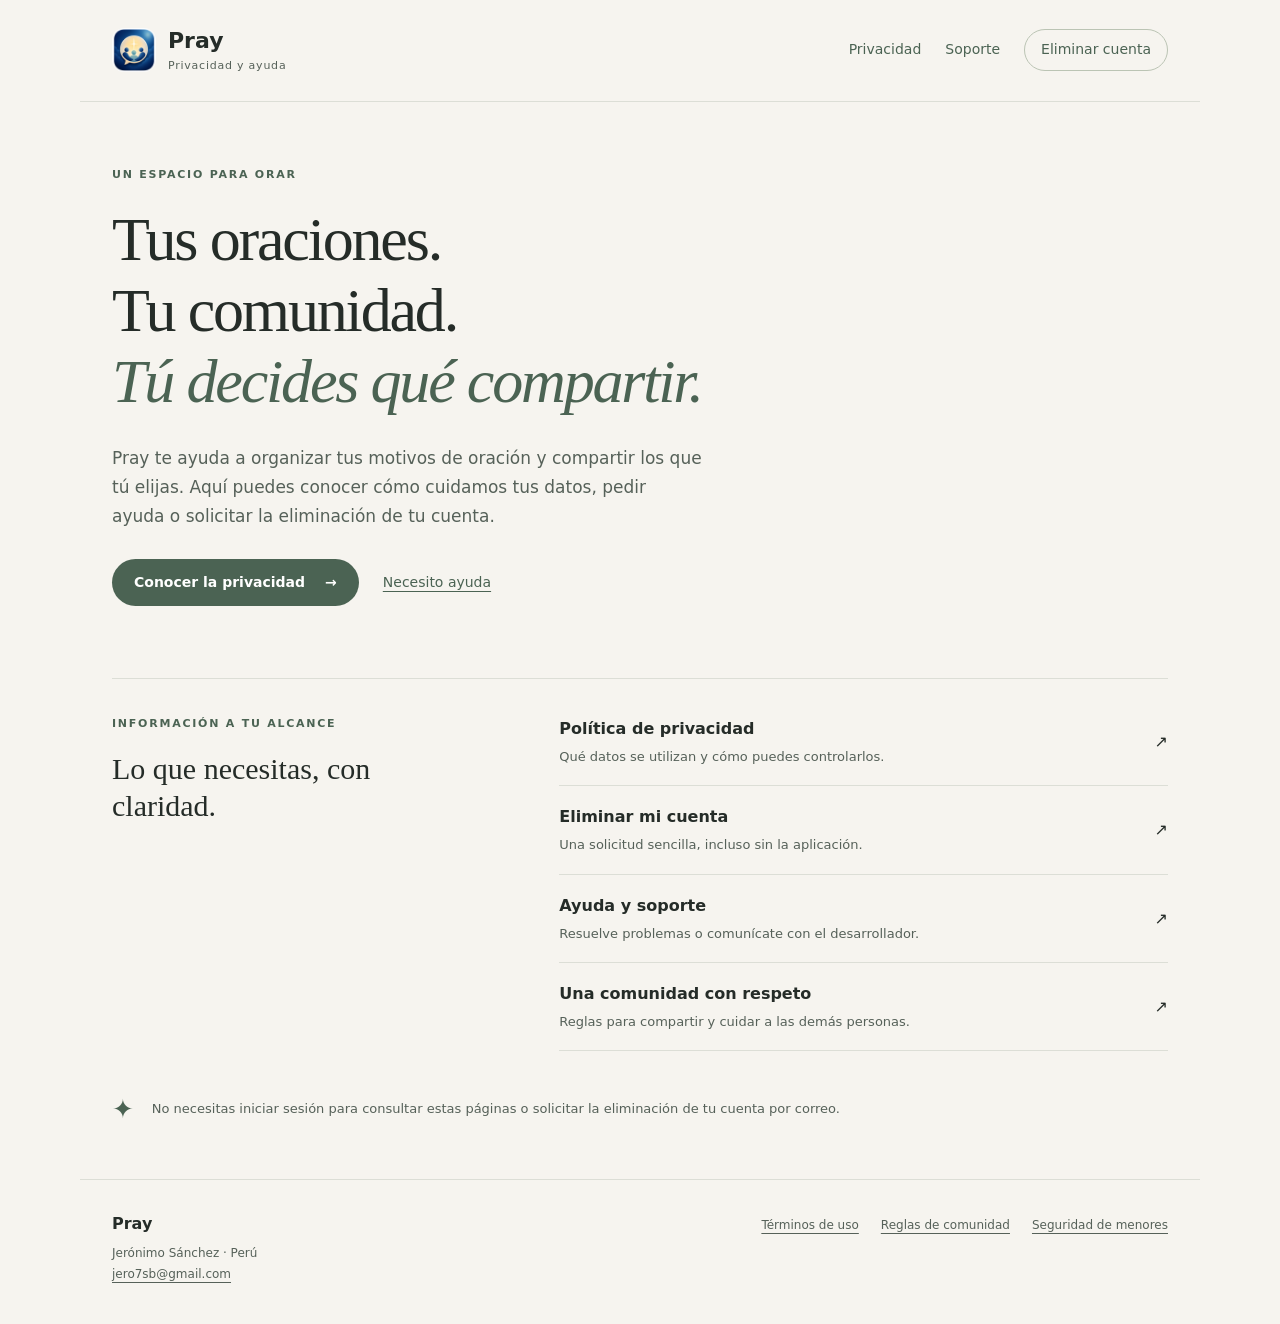
==== index.html @ d29747f2 "Publicar sitio de privacidad y soporte de Pray-App" ====
<!doctype html>
<html lang="es"><head><meta charset="utf-8"><meta name="viewport" content="width=device-width,initial-scale=1">
<meta name="description" content="Información pública de Pray: privacidad, soporte y solicitud de eliminación de cuenta. Responsable: Jerónimo Sánchez, Perú.">
<meta name="referrer" content="strict-origin-when-cross-origin">
<meta http-equiv="Content-Security-Policy" content="default-src 'none'; style-src 'self'; img-src 'self'; base-uri 'none'; form-action 'none'">
<title>Pray — Privacidad, soporte y eliminación de cuenta</title><link rel="icon" type="image/png" href="pray-icon.png"><link rel="stylesheet" href="legal.css">
</head><body><a class="skip" href="#contenido">Saltar al contenido</a>
<header class="site-header"><a class="brand" href="index.html"><img src="pray-icon.png" width="44" height="44" alt=""><span>Pray<small>Privacidad y ayuda</small></span></a>
<nav aria-label="Navegación principal"><a href="privacy.html">Privacidad</a><a href="support.html">Soporte</a><a class="nav-delete" href="account-deletion.html">Eliminar cuenta</a></nav></header><main id="contenido" class="home"><section class="hero"><p class="eyebrow">Un espacio para orar</p><h1>Tus oraciones.<br>Tu comunidad.<br><em>Tú decides qué compartir.</em></h1>
<p class="intro">Pray te ayuda a organizar tus motivos de oración y compartir los que tú elijas. Aquí puedes conocer cómo cuidamos tus datos, pedir ayuda o solicitar la eliminación de tu cuenta.</p>
<div class="hero-actions"><a class="button" href="privacy.html">Conocer la privacidad <span aria-hidden="true">→</span></a><a class="text-action" href="support.html">Necesito ayuda</a></div></section>
<section class="help-links" aria-labelledby="help-title"><div class="section-label"><p class="eyebrow">Información a tu alcance</p><h2 id="help-title">Lo que necesitas, con claridad.</h2></div>
<div class="link-list"><a href="privacy.html"><span><strong>Política de privacidad</strong><small>Qué datos se utilizan y cómo puedes controlarlos.</small></span><span aria-hidden="true">↗</span></a>
<a href="account-deletion.html"><span><strong>Eliminar mi cuenta</strong><small>Una solicitud sencilla, incluso sin la aplicación.</small></span><span aria-hidden="true">↗</span></a>
<a href="support.html"><span><strong>Ayuda y soporte</strong><small>Resuelve problemas o comunícate con el desarrollador.</small></span><span aria-hidden="true">↗</span></a>
<a href="community-guidelines.html"><span><strong>Una comunidad con respeto</strong><small>Reglas para compartir y cuidar a las demás personas.</small></span><span aria-hidden="true">↗</span></a></div></section>
<aside class="privacy-note"><span aria-hidden="true">✦</span><p>No necesitas iniciar sesión para consultar estas páginas o solicitar la eliminación de tu cuenta por correo.</p></aside></main><footer class="site-footer"><div><strong>Pray</strong><p>Jerónimo Sánchez · Perú<br><a href="mailto:jero7sb@gmail.com">jero7sb@gmail.com</a></p></div>
<nav aria-label="Información legal"><a href="terms.html">Términos de uso</a><a href="community-guidelines.html">Reglas de comunidad</a><a href="child-safety.html">Seguridad de menores</a></nav></footer></body></html>
---- legal.css ----
@charset "UTF-8";
:root{color-scheme:light;--bg:#f6f4ef;--paper:#fffefa;--ink:#252c28;--muted:#566159;--accent:#4b6353;--line:#dcded6;--soft:#e8eddf;--purple:#716383}
*{box-sizing:border-box}html{background:var(--bg);color:var(--ink);font-family:system-ui,-apple-system,"Segoe UI",sans-serif;line-height:1.7}body{margin:0}a{color:var(--accent);text-underline-offset:4px;overflow-wrap:anywhere}a:hover{color:#293e30}a:focus-visible{outline:3px solid var(--purple);outline-offset:5px;border-radius:3px}.skip{position:absolute;left:16px;top:-100px;z-index:3;background:var(--paper);padding:12px}.skip:focus{top:12px}.site-header,.site-footer{max-width:1120px;margin:auto;padding:28px 32px;display:flex;align-items:center;justify-content:space-between;gap:28px}.site-header{border-bottom:1px solid var(--line)}.brand{display:flex;align-items:center;gap:12px;text-decoration:none;color:var(--ink);font-size:22px;font-weight:700;line-height:1.2}.brand img{border-radius:12px}.brand small{display:block;font-size:11px;font-weight:500;letter-spacing:.07em;color:var(--muted);margin-top:5px}.site-header nav{display:flex;align-items:center;gap:24px}.site-header nav a{font-size:14px;text-decoration:none}.site-header nav a[aria-current]{font-weight:700;text-decoration:underline}.nav-delete{border:1px solid #bbc4b4;border-radius:100px;padding:8px 16px}.home{max-width:1120px;margin:auto;padding:64px 32px 48px}.eyebrow{text-transform:uppercase;font-size:11px;letter-spacing:.16em;color:var(--accent);font-weight:650;margin:0 0 20px}.hero{max-width:820px}.hero h1{font-family:Georgia,"Times New Roman",serif;font-weight:400;font-size:clamp(36px,5vw,62px);line-height:1.14;letter-spacing:-.035em;margin:0 0 28px}.hero h1 em{font-weight:400;color:var(--accent)}.intro{font-size:17px;max-width:590px;color:var(--muted);margin:0}.hero-actions{display:flex;align-items:center;gap:24px;flex-wrap:wrap;margin-top:28px}.button{display:inline-flex;align-items:center;justify-content:center;gap:20px;background:var(--accent);color:white;padding:13px 22px;text-decoration:none;border-radius:100px;line-height:1.5;font-size:14px;font-weight:600}.button:hover{background:#354c3d;color:white}.text-action{font-size:14px}.help-links{display:grid;grid-template-columns:.85fr 1.35fr;gap:64px;margin-top:72px;padding-top:36px;border-top:1px solid var(--line)}.section-label h2{font-family:Georgia,serif;font-weight:400;font-size:30px;line-height:1.25;max-width:290px;margin:0}.section-label .eyebrow{margin-bottom:16px}.link-list a{display:flex;align-items:center;justify-content:space-between;gap:20px;text-decoration:none;padding:17px 0;border-bottom:1px solid var(--line);color:var(--ink)}.link-list a:first-child{padding-top:0}.link-list a:hover strong{text-decoration:underline}.link-list strong{display:block;font-size:16px;font-weight:600}.link-list small{display:block;font-size:13px;color:var(--muted);margin-top:4px}.privacy-note{display:flex;gap:18px;align-items:center;margin-top:36px;max-width:750px;color:var(--muted);font-size:13px}.privacy-note>span{color:var(--accent);font-size:26px}.privacy-note p{margin:0}.document{max-width:820px;margin:40px auto 60px;padding:40px 48px;background:var(--paper);border:1px solid var(--line);border-radius:24px}.document h1{font-family:Georgia,serif;font-weight:400;font-size:clamp(30px,4vw,42px);line-height:1.2;letter-spacing:-.02em;margin:0 0 26px}.document h2{font-size:20px;line-height:1.35;margin:30px 0 12px}.document p,.document li{font-size:15px}.document li{margin:8px 0}.document ul{padding-left:24px}.request-box{padding:24px;background:var(--soft);border-radius:16px;margin:24px 0}.request-box>p:first-child{font-size:18px;font-weight:600;margin:0 0 14px}.request-box .small{font-size:13px;color:#455347;margin:18px 0 0}.site-footer{border-top:1px solid var(--line);align-items:flex-start;padding-top:30px;padding-bottom:40px;color:var(--muted);font-size:12px}.site-footer strong{font-size:16px;color:var(--ink)}.site-footer p{margin:6px 0 0}.site-footer nav{display:flex;gap:22px;flex-wrap:wrap;padding-top:5px}.site-footer a{color:var(--muted)}
@media(max-width:650px){.site-header{padding:20px;gap:18px;flex-wrap:wrap}.site-header nav{width:100%;justify-content:space-between;gap:10px}.site-header nav a{font-size:13px}.nav-delete{padding:6px 12px}.home{padding:36px 22px}.hero h1{font-size:39px}.intro{font-size:15px}.help-links{grid-template-columns:1fr;gap:28px;margin-top:48px;padding-top:28px}.section-label h2{max-width:none;font-size:27px}.document{margin:24px 14px 40px;padding:28px 22px;border-radius:18px}.request-box{padding:18px}.request-box .button{width:100%;padding:12px 15px;font-size:13px}.site-footer{padding:24px 22px 32px;flex-direction:column;gap:22px}.site-footer nav{gap:14px 22px}.privacy-note{align-items:flex-start}.hero-actions{gap:20px}}
@media(prefers-reduced-motion:reduce){*{scroll-behavior:auto!important}}
@media print{.site-header,.site-footer,.skip{display:none}.document{border:0;padding:0;margin:0;max-width:none}html{background:white}.request-box{background:white;border:1px solid #777}.button{color:#000;background:none;border:1px solid #777}}
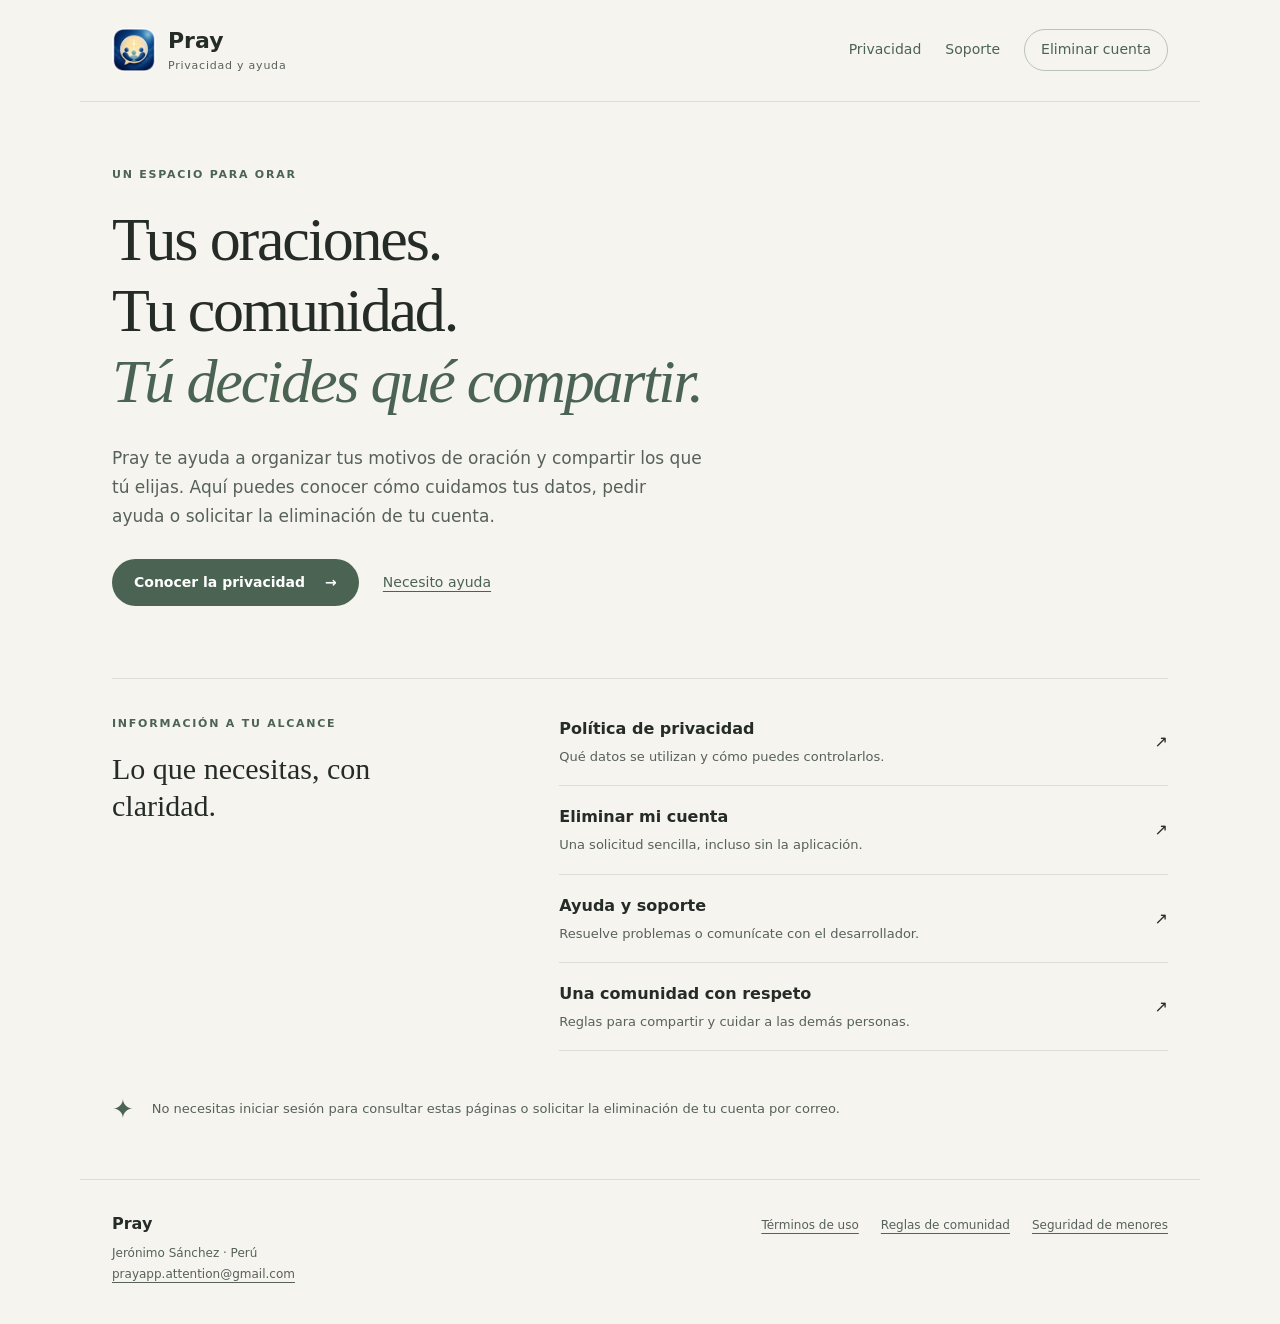
==== commit 53acc422: "Use Pray's official support and privacy email" ====
--- a/index.html
+++ b/index.html
@@ -1,18 +1,18 @@
-<!doctype html>
-<html lang="es"><head><meta charset="utf-8"><meta name="viewport" content="width=device-width,initial-scale=1">
-<meta name="description" content="Información pública de Pray: privacidad, soporte y solicitud de eliminación de cuenta. Responsable: Jerónimo Sánchez, Perú.">
-<meta name="referrer" content="strict-origin-when-cross-origin">
-<meta http-equiv="Content-Security-Policy" content="default-src 'none'; style-src 'self'; img-src 'self'; base-uri 'none'; form-action 'none'">
-<title>Pray — Privacidad, soporte y eliminación de cuenta</title><link rel="icon" type="image/png" href="pray-icon.png"><link rel="stylesheet" href="legal.css">
-</head><body><a class="skip" href="#contenido">Saltar al contenido</a>
-<header class="site-header"><a class="brand" href="index.html"><img src="pray-icon.png" width="44" height="44" alt=""><span>Pray<small>Privacidad y ayuda</small></span></a>
-<nav aria-label="Navegación principal"><a href="privacy.html">Privacidad</a><a href="support.html">Soporte</a><a class="nav-delete" href="account-deletion.html">Eliminar cuenta</a></nav></header><main id="contenido" class="home"><section class="hero"><p class="eyebrow">Un espacio para orar</p><h1>Tus oraciones.<br>Tu comunidad.<br><em>Tú decides qué compartir.</em></h1>
-<p class="intro">Pray te ayuda a organizar tus motivos de oración y compartir los que tú elijas. Aquí puedes conocer cómo cuidamos tus datos, pedir ayuda o solicitar la eliminación de tu cuenta.</p>
-<div class="hero-actions"><a class="button" href="privacy.html">Conocer la privacidad <span aria-hidden="true">→</span></a><a class="text-action" href="support.html">Necesito ayuda</a></div></section>
-<section class="help-links" aria-labelledby="help-title"><div class="section-label"><p class="eyebrow">Información a tu alcance</p><h2 id="help-title">Lo que necesitas, con claridad.</h2></div>
-<div class="link-list"><a href="privacy.html"><span><strong>Política de privacidad</strong><small>Qué datos se utilizan y cómo puedes controlarlos.</small></span><span aria-hidden="true">↗</span></a>
-<a href="account-deletion.html"><span><strong>Eliminar mi cuenta</strong><small>Una solicitud sencilla, incluso sin la aplicación.</small></span><span aria-hidden="true">↗</span></a>
-<a href="support.html"><span><strong>Ayuda y soporte</strong><small>Resuelve problemas o comunícate con el desarrollador.</small></span><span aria-hidden="true">↗</span></a>
-<a href="community-guidelines.html"><span><strong>Una comunidad con respeto</strong><small>Reglas para compartir y cuidar a las demás personas.</small></span><span aria-hidden="true">↗</span></a></div></section>
-<aside class="privacy-note"><span aria-hidden="true">✦</span><p>No necesitas iniciar sesión para consultar estas páginas o solicitar la eliminación de tu cuenta por correo.</p></aside></main><footer class="site-footer"><div><strong>Pray</strong><p>Jerónimo Sánchez · Perú<br><a href="mailto:jero7sb@gmail.com">jero7sb@gmail.com</a></p></div>
-<nav aria-label="Información legal"><a href="terms.html">Términos de uso</a><a href="community-guidelines.html">Reglas de comunidad</a><a href="child-safety.html">Seguridad de menores</a></nav></footer></body></html>
+<!doctype html>
+<html lang="es"><head><meta charset="utf-8"><meta name="viewport" content="width=device-width,initial-scale=1">
+<meta name="description" content="Información pública de Pray: privacidad, soporte y solicitud de eliminación de cuenta. Responsable: Jerónimo Sánchez, Perú.">
+<meta name="referrer" content="strict-origin-when-cross-origin">
+<meta http-equiv="Content-Security-Policy" content="default-src 'none'; style-src 'self'; img-src 'self'; base-uri 'none'; form-action 'none'">
+<title>Pray — Privacidad, soporte y eliminación de cuenta</title><link rel="icon" type="image/png" href="pray-icon.png"><link rel="stylesheet" href="legal.css">
+</head><body><a class="skip" href="#contenido">Saltar al contenido</a>
+<header class="site-header"><a class="brand" href="index.html"><img src="pray-icon.png" width="44" height="44" alt=""><span>Pray<small>Privacidad y ayuda</small></span></a>
+<nav aria-label="Navegación principal"><a href="privacy.html">Privacidad</a><a href="support.html">Soporte</a><a class="nav-delete" href="account-deletion.html">Eliminar cuenta</a></nav></header><main id="contenido" class="home"><section class="hero"><p class="eyebrow">Un espacio para orar</p><h1>Tus oraciones.<br>Tu comunidad.<br><em>Tú decides qué compartir.</em></h1>
+<p class="intro">Pray te ayuda a organizar tus motivos de oración y compartir los que tú elijas. Aquí puedes conocer cómo cuidamos tus datos, pedir ayuda o solicitar la eliminación de tu cuenta.</p>
+<div class="hero-actions"><a class="button" href="privacy.html">Conocer la privacidad <span aria-hidden="true">→</span></a><a class="text-action" href="support.html">Necesito ayuda</a></div></section>
+<section class="help-links" aria-labelledby="help-title"><div class="section-label"><p class="eyebrow">Información a tu alcance</p><h2 id="help-title">Lo que necesitas, con claridad.</h2></div>
+<div class="link-list"><a href="privacy.html"><span><strong>Política de privacidad</strong><small>Qué datos se utilizan y cómo puedes controlarlos.</small></span><span aria-hidden="true">↗</span></a>
+<a href="account-deletion.html"><span><strong>Eliminar mi cuenta</strong><small>Una solicitud sencilla, incluso sin la aplicación.</small></span><span aria-hidden="true">↗</span></a>
+<a href="support.html"><span><strong>Ayuda y soporte</strong><small>Resuelve problemas o comunícate con el desarrollador.</small></span><span aria-hidden="true">↗</span></a>
+<a href="community-guidelines.html"><span><strong>Una comunidad con respeto</strong><small>Reglas para compartir y cuidar a las demás personas.</small></span><span aria-hidden="true">↗</span></a></div></section>
+<aside class="privacy-note"><span aria-hidden="true">✦</span><p>No necesitas iniciar sesión para consultar estas páginas o solicitar la eliminación de tu cuenta por correo.</p></aside></main><footer class="site-footer"><div><strong>Pray</strong><p>Jerónimo Sánchez · Perú<br><a href="mailto:prayapp.attention@gmail.com">prayapp.attention@gmail.com</a></p></div>
+<nav aria-label="Información legal"><a href="terms.html">Términos de uso</a><a href="community-guidelines.html">Reglas de comunidad</a><a href="child-safety.html">Seguridad de menores</a></nav></footer></body></html>
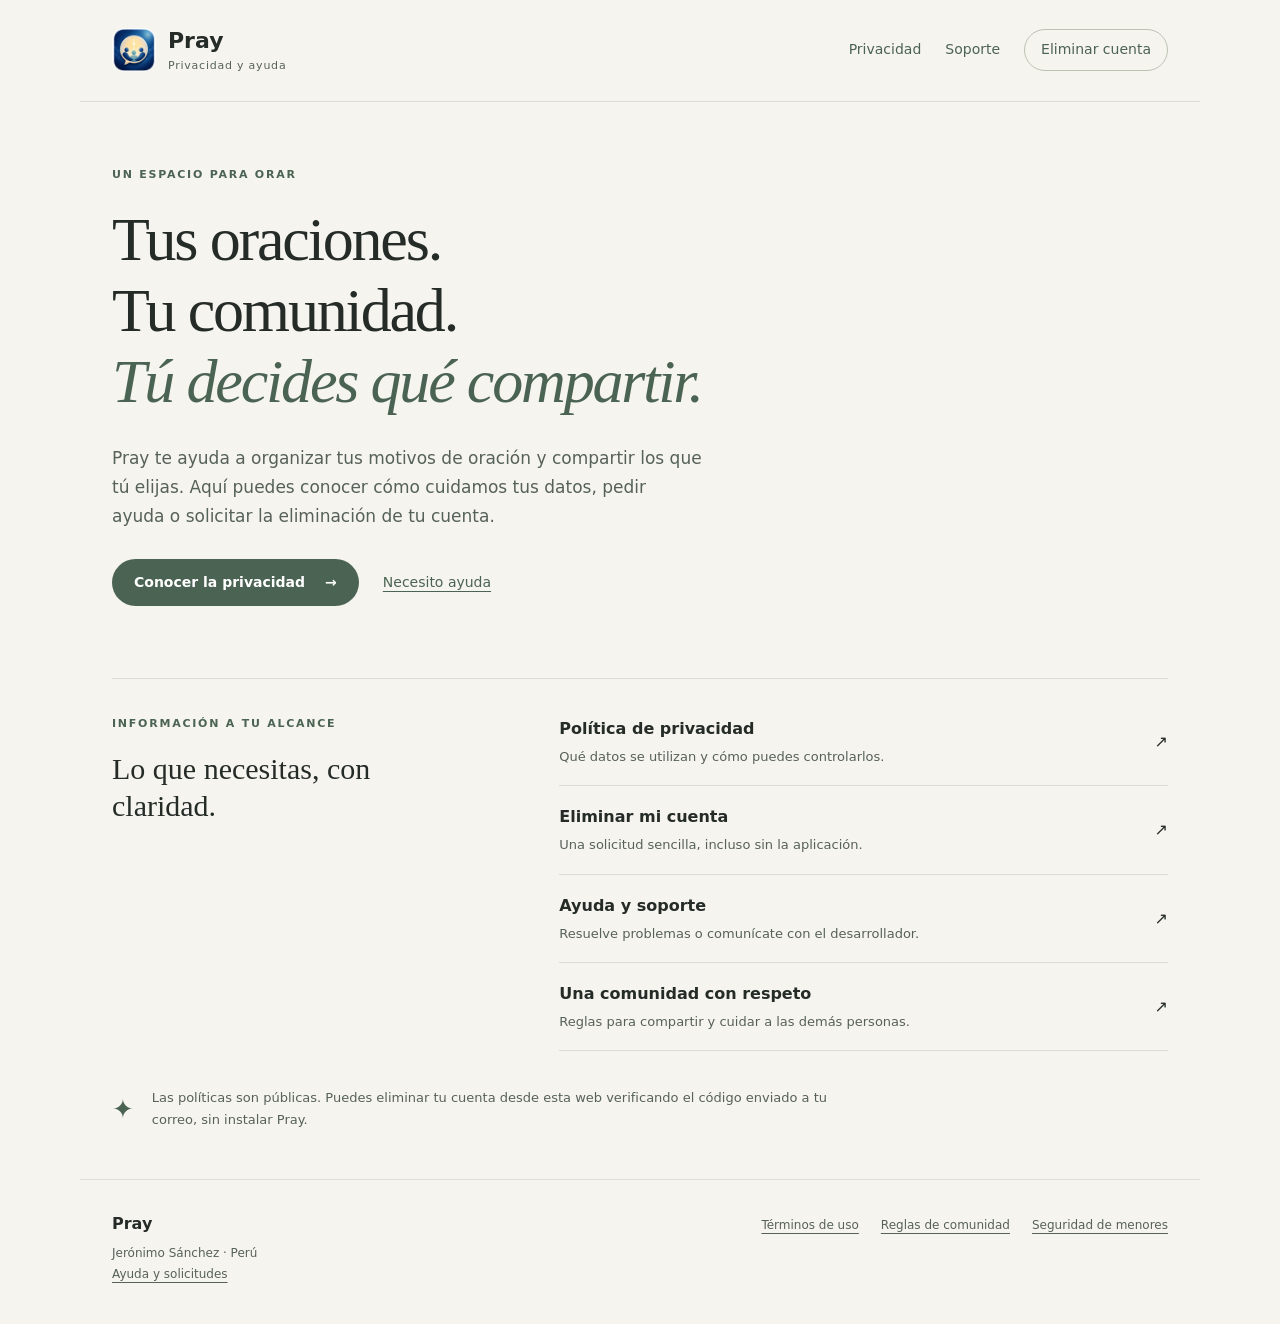
==== commit 1b6ffa03: "Gestionar soporte desde la web y el panel de Pray" ====
--- a/index.html
+++ b/index.html
@@ -14,5 +14,5 @@
 <a href="account-deletion.html"><span><strong>Eliminar mi cuenta</strong><small>Una solicitud sencilla, incluso sin la aplicación.</small></span><span aria-hidden="true">↗</span></a>
 <a href="support.html"><span><strong>Ayuda y soporte</strong><small>Resuelve problemas o comunícate con el desarrollador.</small></span><span aria-hidden="true">↗</span></a>
 <a href="community-guidelines.html"><span><strong>Una comunidad con respeto</strong><small>Reglas para compartir y cuidar a las demás personas.</small></span><span aria-hidden="true">↗</span></a></div></section>
-<aside class="privacy-note"><span aria-hidden="true">✦</span><p>No necesitas iniciar sesión para consultar estas páginas o solicitar la eliminación de tu cuenta por correo.</p></aside></main><footer class="site-footer"><div><strong>Pray</strong><p>Jerónimo Sánchez · Perú<br><a href="mailto:prayapp.attention@gmail.com">prayapp.attention@gmail.com</a></p></div>
+<aside class="privacy-note"><span aria-hidden="true">✦</span><p>Las políticas son públicas. Puedes eliminar tu cuenta desde esta web verificando el código enviado a tu correo, sin instalar Pray.</p></aside></main><footer class="site-footer"><div><strong>Pray</strong><p>Jerónimo Sánchez · Perú<br><a href="support.html">Ayuda y solicitudes</a></p></div>
 <nav aria-label="Información legal"><a href="terms.html">Términos de uso</a><a href="community-guidelines.html">Reglas de comunidad</a><a href="child-safety.html">Seguridad de menores</a></nav></footer></body></html>
